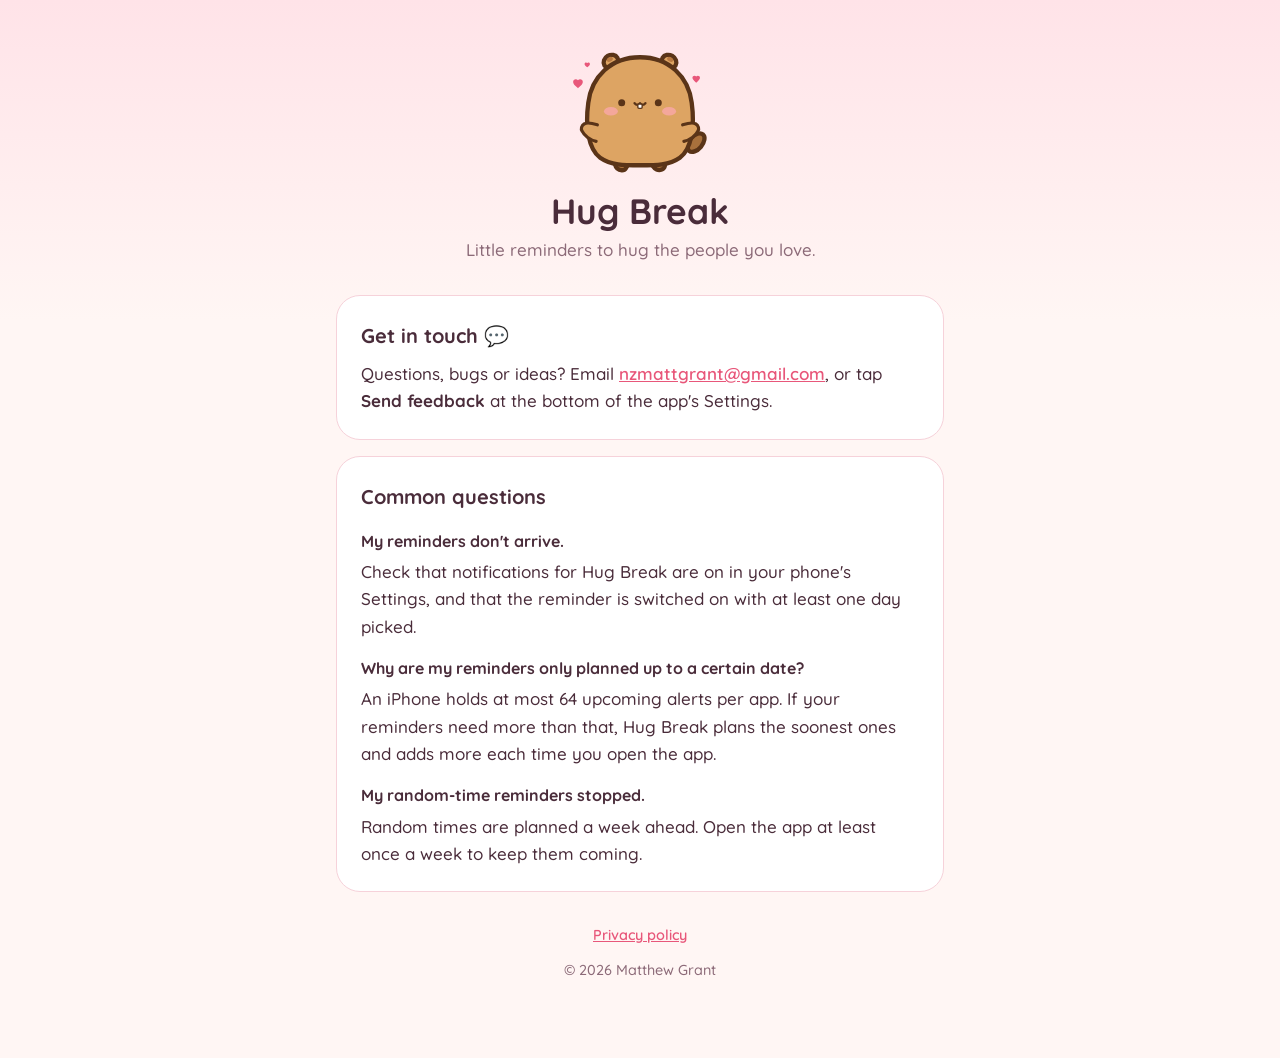
==== index.html @ 1b5dd288 "Add Hug Break support and privacy pages Co-Authored-By: Claude Opus 5.5 <noreply@anthropic.com>" ====
<!doctype html>
<html lang="en">
  <head>
    <meta charset="utf-8" />
    <meta name="viewport" content="width=device-width, initial-scale=1" />
    <title>Hug Break – Support</title>
    <meta name="description" content="Help and contact for Hug Break, the app that reminds you to hug your person." />
    <link rel="preconnect" href="https://fonts.googleapis.com" />
    <link rel="preconnect" href="https://fonts.gstatic.com" crossorigin />
    <link href="https://fonts.googleapis.com/css2?family=Quicksand:wght@500;600;700&display=swap" rel="stylesheet" />
    <link rel="stylesheet" href="style.css" />
  </head>
  <body>
    <main>
      <header>
        <img src="mascot.svg" alt="The Hug Break marmot" />
        <h1>Hug Break</h1>
        <p class="subtitle">Little reminders to hug the people you love.</p>
      </header>

      <section class="card">
        <h2>Get in touch 💬</h2>
        <p>
          Questions, bugs or ideas? Email
          <a href="mailto:nzmattgrant@gmail.com?subject=Hug%20Break%20support">nzmattgrant@gmail.com</a>,
          or tap <strong>Send feedback</strong> at the bottom of the app's Settings.
        </p>
      </section>

      <section class="card">
        <h2>Common questions</h2>

        <h3>My reminders don't arrive.</h3>
        <p>
          Check that notifications for Hug Break are on in your phone's Settings, and that the
          reminder is switched on with at least one day picked.
        </p>

        <h3>Why are my reminders only planned up to a certain date?</h3>
        <p>
          An iPhone holds at most 64 upcoming alerts per app. If your reminders need more than that,
          Hug Break plans the soonest ones and adds more each time you open the app.
        </p>

        <h3>My random-time reminders stopped.</h3>
        <p>
          Random times are planned a week ahead. Open the app at least once a week to keep them
          coming.
        </p>
      </section>

      <footer>
        <p><a href="privacy.html">Privacy policy</a></p>
        <p>© 2026 Matthew Grant</p>
      </footer>
    </main>
  </body>
</html>
---- style.css ----
:root {
  --text: #4a2c3a;
  --text-secondary: #8c6a78;
  --background: #fff6f4;
  --card: #ffffff;
  --border: #f6d2da;
  --accent: #e8577a;
  --gradient-top: #ffe3e8;
}

@media (prefers-color-scheme: dark) {
  :root {
    --text: #fcedef;
    --text-secondary: #c9a9b5;
    --background: #1e1419;
    --card: #33212a;
    --border: #4a2f3b;
    --accent: #ff7a9a;
    --gradient-top: #341b27;
  }
}

* {
  box-sizing: border-box;
}

body {
  margin: 0;
  font-family: 'Quicksand', system-ui, sans-serif;
  font-weight: 500;
  font-size: 17px;
  line-height: 1.6;
  color: var(--text);
  background: linear-gradient(var(--gradient-top), var(--background) 320px) no-repeat,
    var(--background);
}

main {
  max-width: 640px;
  margin: 0 auto;
  padding: 40px 16px 64px;
}

header {
  text-align: center;
  margin-bottom: 32px;
}

header img {
  width: 140px;
  height: auto;
}

h1 {
  font-size: 2.2rem;
  font-weight: 700;
  line-height: 1.2;
  margin: 8px 0 4px;
}

h2 {
  font-size: 1.25rem;
  font-weight: 700;
  margin: 0 0 8px;
}

h3 {
  font-size: 1rem;
  font-weight: 700;
  margin: 16px 0 4px;
}

p,
ul {
  margin: 0 0 12px;
}

ul {
  padding-left: 20px;
}

.subtitle {
  color: var(--text-secondary);
  margin: 0;
}

.card {
  background: var(--card);
  border: 1px solid var(--border);
  border-radius: 24px;
  padding: 24px;
  margin-bottom: 16px;
}

.card > :last-child {
  margin-bottom: 0;
}

a {
  color: var(--accent);
  font-weight: 600;
}

footer {
  text-align: center;
  color: var(--text-secondary);
  font-size: 0.9rem;
  margin-top: 32px;
}
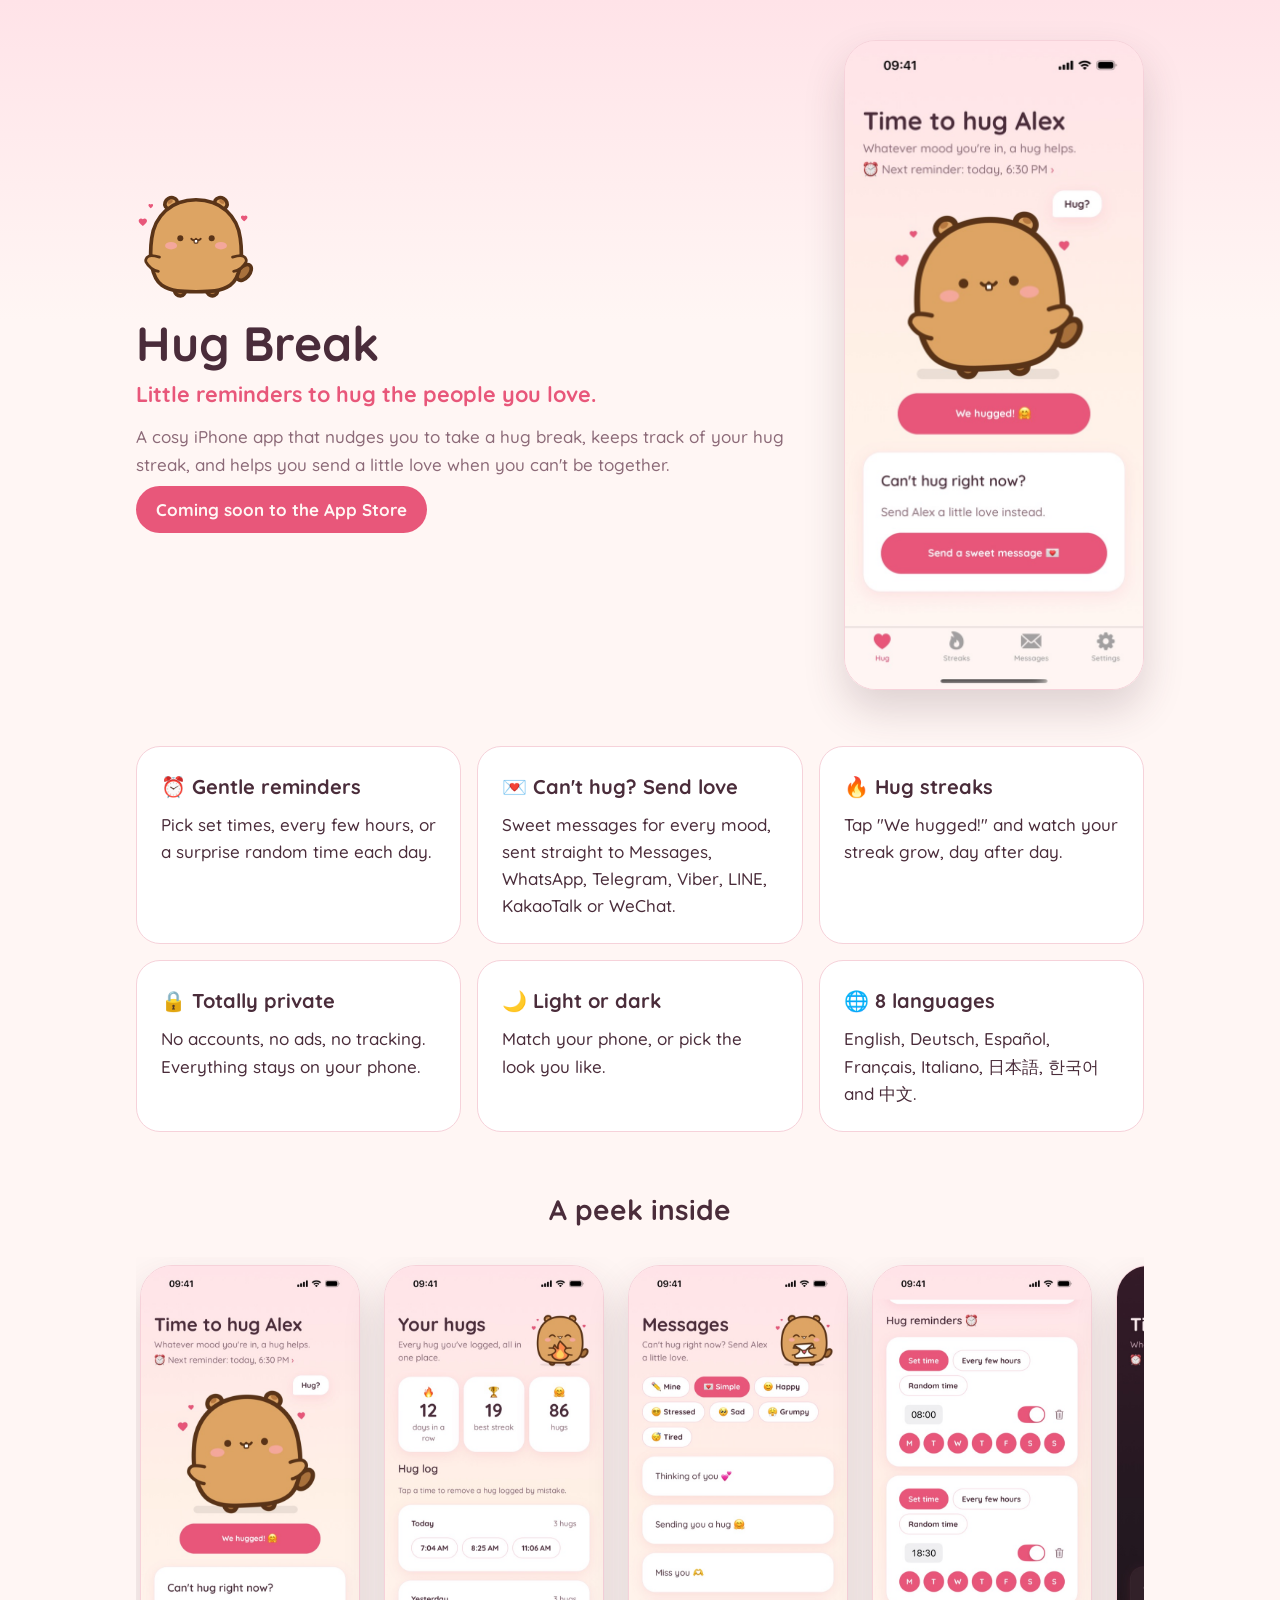
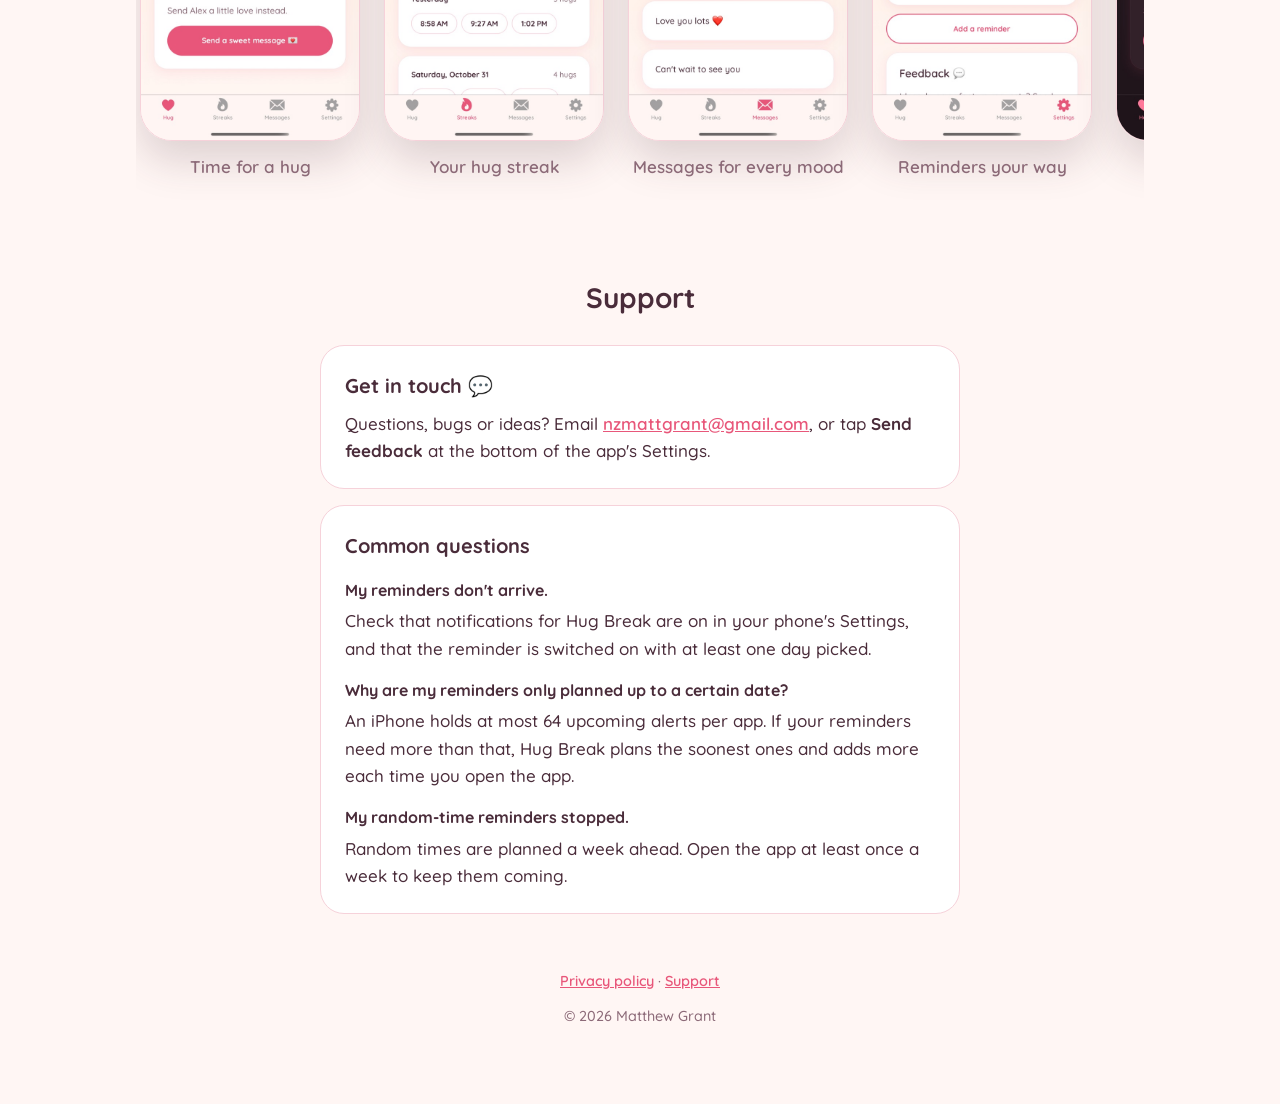
==== commit 43a33399: "Turn the support page into a landing page with screenshots and features Co-Authored-By: Claude Opus " ====
--- a/index.html
+++ b/index.html
@@ -3,54 +3,135 @@
   <head>
     <meta charset="utf-8" />
     <meta name="viewport" content="width=device-width, initial-scale=1" />
-    <title>Hug Break – Support</title>
-    <meta name="description" content="Help and contact for Hug Break, the app that reminds you to hug your person." />
+    <title>Hug Break – Little reminders to hug the people you love</title>
+    <meta
+      name="description"
+      content="Hug Break is a cosy iPhone app that reminds you to hug your person, tracks your hug streak, and helps you send a sweet message when you can't be together."
+    />
+    <meta property="og:title" content="Hug Break" />
+    <meta property="og:description" content="Little reminders to hug the people you love." />
+    <meta property="og:image" content="https://hugbreak.com/screenshots/home.jpg" />
+    <meta property="og:url" content="https://hugbreak.com/" />
+    <link rel="icon" href="mascot.svg" type="image/svg+xml" />
     <link rel="preconnect" href="https://fonts.googleapis.com" />
     <link rel="preconnect" href="https://fonts.gstatic.com" crossorigin />
     <link href="https://fonts.googleapis.com/css2?family=Quicksand:wght@500;600;700&display=swap" rel="stylesheet" />
     <link rel="stylesheet" href="style.css" />
   </head>
   <body>
-    <main>
-      <header>
-        <img src="mascot.svg" alt="The Hug Break marmot" />
-        <h1>Hug Break</h1>
-        <p class="subtitle">Little reminders to hug the people you love.</p>
-      </header>
-
-      <section class="card">
-        <h2>Get in touch 💬</h2>
-        <p>
-          Questions, bugs or ideas? Email
-          <a href="mailto:nzmattgrant@gmail.com?subject=Hug%20Break%20support">nzmattgrant@gmail.com</a>,
-          or tap <strong>Send feedback</strong> at the bottom of the app's Settings.
-        </p>
+    <main class="wide">
+      <section class="hero">
+        <div class="hero-text">
+          <img class="hero-mascot" src="mascot.svg" alt="The Hug Break marmot" width="120" height="115" />
+          <h1>Hug Break</h1>
+          <p class="tagline">Little reminders to hug the people you love.</p>
+          <p class="subtitle">
+            A cosy iPhone app that nudges you to take a hug break, keeps track of your hug streak,
+            and helps you send a little love when you can't be together.
+          </p>
+          <p class="badge">Coming soon to the App Store</p>
+        </div>
+        <img
+          class="phone hero-phone"
+          src="screenshots/home.jpg"
+          alt="Hug Break's home screen: Time to hug Alex, with the marmot and a We hugged! button"
+          width="600"
+          height="1304"
+        />
       </section>
 
-      <section class="card">
-        <h2>Common questions</h2>
+      <section class="features">
+        <div class="card">
+          <h2>⏰ Gentle reminders</h2>
+          <p>Pick set times, every few hours, or a surprise random time each day.</p>
+        </div>
+        <div class="card">
+          <h2>💌 Can't hug? Send love</h2>
+          <p>
+            Sweet messages for every mood, sent straight to Messages, WhatsApp, Telegram, Viber,
+            LINE, KakaoTalk or WeChat.
+          </p>
+        </div>
+        <div class="card">
+          <h2>🔥 Hug streaks</h2>
+          <p>Tap "We hugged!" and watch your streak grow, day after day.</p>
+        </div>
+        <div class="card">
+          <h2>🔒 Totally private</h2>
+          <p>No accounts, no ads, no tracking. Everything stays on your phone.</p>
+        </div>
+        <div class="card">
+          <h2>🌙 Light or dark</h2>
+          <p>Match your phone, or pick the look you like.</p>
+        </div>
+        <div class="card">
+          <h2>🌐 8 languages</h2>
+          <p>English, Deutsch, Español, Français, Italiano, 日本語, 한국어 and 中文.</p>
+        </div>
+      </section>
 
-        <h3>My reminders don't arrive.</h3>
-        <p>
-          Check that notifications for Hug Break are on in your phone's Settings, and that the
-          reminder is switched on with at least one day picked.
-        </p>
+      <section>
+        <h2 class="section-title">A peek inside</h2>
+        <div class="gallery">
+          <figure>
+            <img class="phone" src="screenshots/home.jpg" alt="Home screen with the hug reminder" width="600" height="1304" loading="lazy" />
+            <figcaption>Time for a hug</figcaption>
+          </figure>
+          <figure>
+            <img class="phone" src="screenshots/streaks.jpg" alt="Streaks screen: 12 days in a row, best streak 19, 86 hugs" width="600" height="1304" loading="lazy" />
+            <figcaption>Your hug streak</figcaption>
+          </figure>
+          <figure>
+            <img class="phone" src="screenshots/messages.jpg" alt="Messages screen with sweet messages grouped by mood" width="600" height="1304" loading="lazy" />
+            <figcaption>Messages for every mood</figcaption>
+          </figure>
+          <figure>
+            <img class="phone" src="screenshots/settings.jpg" alt="Reminder settings with times and days" width="600" height="1304" loading="lazy" />
+            <figcaption>Reminders your way</figcaption>
+          </figure>
+          <figure>
+            <img class="phone" src="screenshots/home-dark.jpg" alt="Home screen in dark mode" width="600" height="1304" loading="lazy" />
+            <figcaption>Cosy in the dark too</figcaption>
+          </figure>
+        </div>
+      </section>
 
-        <h3>Why are my reminders only planned up to a certain date?</h3>
-        <p>
-          An iPhone holds at most 64 upcoming alerts per app. If your reminders need more than that,
-          Hug Break plans the soonest ones and adds more each time you open the app.
-        </p>
+      <section id="support" class="narrow">
+        <h2 class="section-title">Support</h2>
+        <div class="card">
+          <h2>Get in touch 💬</h2>
+          <p>
+            Questions, bugs or ideas? Email
+            <a href="mailto:nzmattgrant@gmail.com?subject=Hug%20Break%20support">nzmattgrant@gmail.com</a>,
+            or tap <strong>Send feedback</strong> at the bottom of the app's Settings.
+          </p>
+        </div>
 
-        <h3>My random-time reminders stopped.</h3>
-        <p>
-          Random times are planned a week ahead. Open the app at least once a week to keep them
-          coming.
-        </p>
+        <div class="card">
+          <h2>Common questions</h2>
+
+          <h3>My reminders don't arrive.</h3>
+          <p>
+            Check that notifications for Hug Break are on in your phone's Settings, and that the
+            reminder is switched on with at least one day picked.
+          </p>
+
+          <h3>Why are my reminders only planned up to a certain date?</h3>
+          <p>
+            An iPhone holds at most 64 upcoming alerts per app. If your reminders need more than
+            that, Hug Break plans the soonest ones and adds more each time you open the app.
+          </p>
+
+          <h3>My random-time reminders stopped.</h3>
+          <p>
+            Random times are planned a week ahead. Open the app at least once a week to keep them
+            coming.
+          </p>
+        </div>
       </section>
 
       <footer>
-        <p><a href="privacy.html">Privacy policy</a></p>
+        <p><a href="privacy.html">Privacy policy</a> · <a href="#support">Support</a></p>
         <p>© 2026 Matthew Grant</p>
       </footer>
     </main>
--- a/style.css
+++ b/style.css
@@ -101,6 +101,123 @@
   font-weight: 600;
 }
 
+main.wide {
+  max-width: 1040px;
+}
+
+section {
+  margin-bottom: 56px;
+}
+
+.narrow {
+  max-width: 640px;
+  margin-left: auto;
+  margin-right: auto;
+}
+
+.hero {
+  display: flex;
+  align-items: center;
+  gap: 48px;
+}
+
+.hero-text {
+  flex: 1;
+}
+
+.hero-mascot {
+  width: 120px;
+  height: auto;
+}
+
+.hero h1 {
+  font-size: 3rem;
+}
+
+.tagline {
+  font-size: 1.35rem;
+  font-weight: 700;
+  color: var(--accent);
+  margin-bottom: 12px;
+}
+
+.badge {
+  display: inline-block;
+  background: var(--accent);
+  color: var(--background);
+  font-weight: 700;
+  border-radius: 999px;
+  padding: 10px 20px;
+  margin-top: 8px;
+}
+
+.phone {
+  display: block;
+  width: 100%;
+  height: auto;
+  border-radius: 32px;
+  border: 1px solid var(--border);
+  box-shadow: 0 20px 40px rgba(74, 44, 58, 0.18);
+}
+
+.hero-phone {
+  width: 300px;
+  flex-shrink: 0;
+}
+
+.features {
+  display: grid;
+  grid-template-columns: repeat(auto-fit, minmax(280px, 1fr));
+  gap: 16px;
+}
+
+.features .card {
+  margin-bottom: 0;
+}
+
+.section-title {
+  font-size: 1.75rem;
+  text-align: center;
+  margin-bottom: 24px;
+}
+
+.gallery {
+  display: flex;
+  gap: 24px;
+  overflow-x: auto;
+  scroll-snap-type: x mandatory;
+  padding: 8px 4px 40px;
+}
+
+.gallery figure {
+  flex: 0 0 220px;
+  margin: 0;
+  scroll-snap-align: center;
+}
+
+.gallery figcaption {
+  text-align: center;
+  font-weight: 600;
+  color: var(--text-secondary);
+  margin-top: 12px;
+}
+
+@media (max-width: 720px) {
+  .hero {
+    flex-direction: column;
+    text-align: center;
+    gap: 32px;
+  }
+
+  .hero h1 {
+    font-size: 2.4rem;
+  }
+
+  .hero-phone {
+    width: 240px;
+  }
+}
+
 footer {
   text-align: center;
   color: var(--text-secondary);
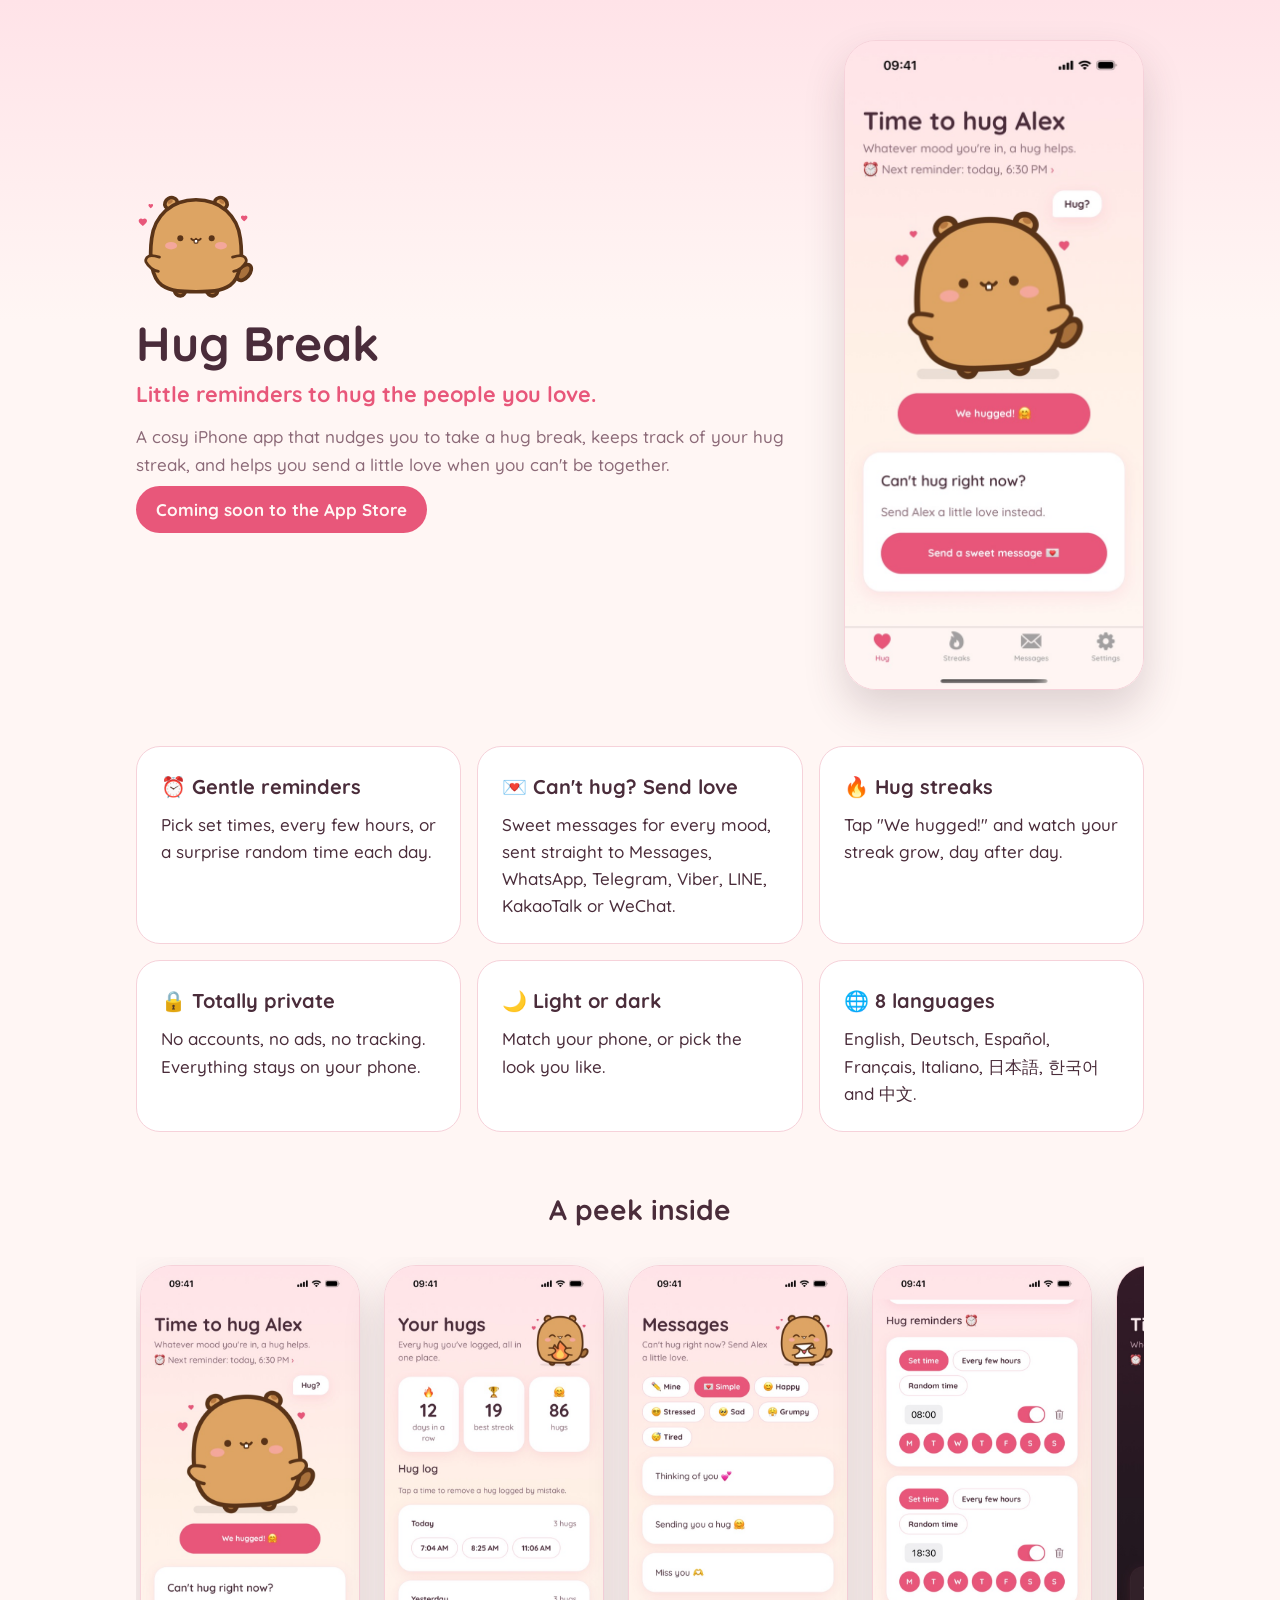
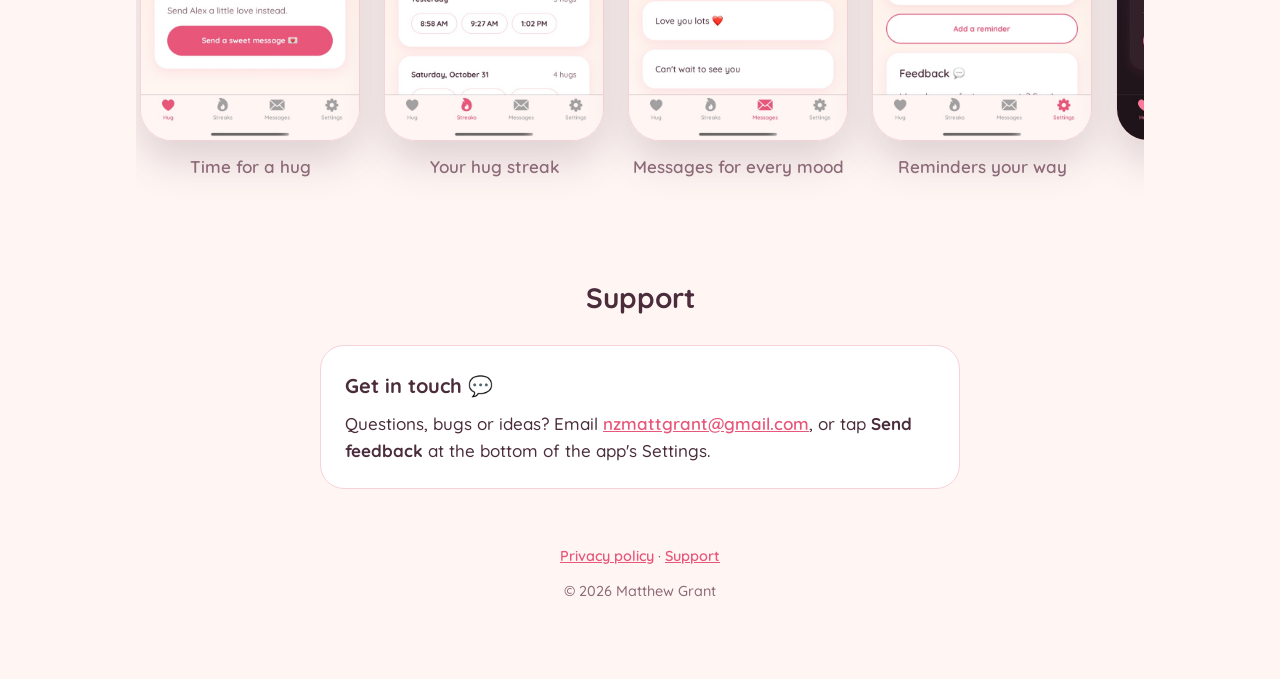
==== commit 502928f0: "Remove the common questions section Co-Authored-By: Claude Opus 5.5 <noreply@anthropic.com>" ====
--- a/index.html
+++ b/index.html
@@ -106,28 +106,6 @@
             or tap <strong>Send feedback</strong> at the bottom of the app's Settings.
           </p>
         </div>
-
-        <div class="card">
-          <h2>Common questions</h2>
-
-          <h3>My reminders don't arrive.</h3>
-          <p>
-            Check that notifications for Hug Break are on in your phone's Settings, and that the
-            reminder is switched on with at least one day picked.
-          </p>
-
-          <h3>Why are my reminders only planned up to a certain date?</h3>
-          <p>
-            An iPhone holds at most 64 upcoming alerts per app. If your reminders need more than
-            that, Hug Break plans the soonest ones and adds more each time you open the app.
-          </p>
-
-          <h3>My random-time reminders stopped.</h3>
-          <p>
-            Random times are planned a week ahead. Open the app at least once a week to keep them
-            coming.
-          </p>
-        </div>
       </section>
 
       <footer>
--- a/style.css
+++ b/style.css
@@ -64,12 +64,6 @@
   margin: 0 0 8px;
 }
 
-h3 {
-  font-size: 1rem;
-  font-weight: 700;
-  margin: 16px 0 4px;
-}
-
 p,
 ul {
   margin: 0 0 12px;
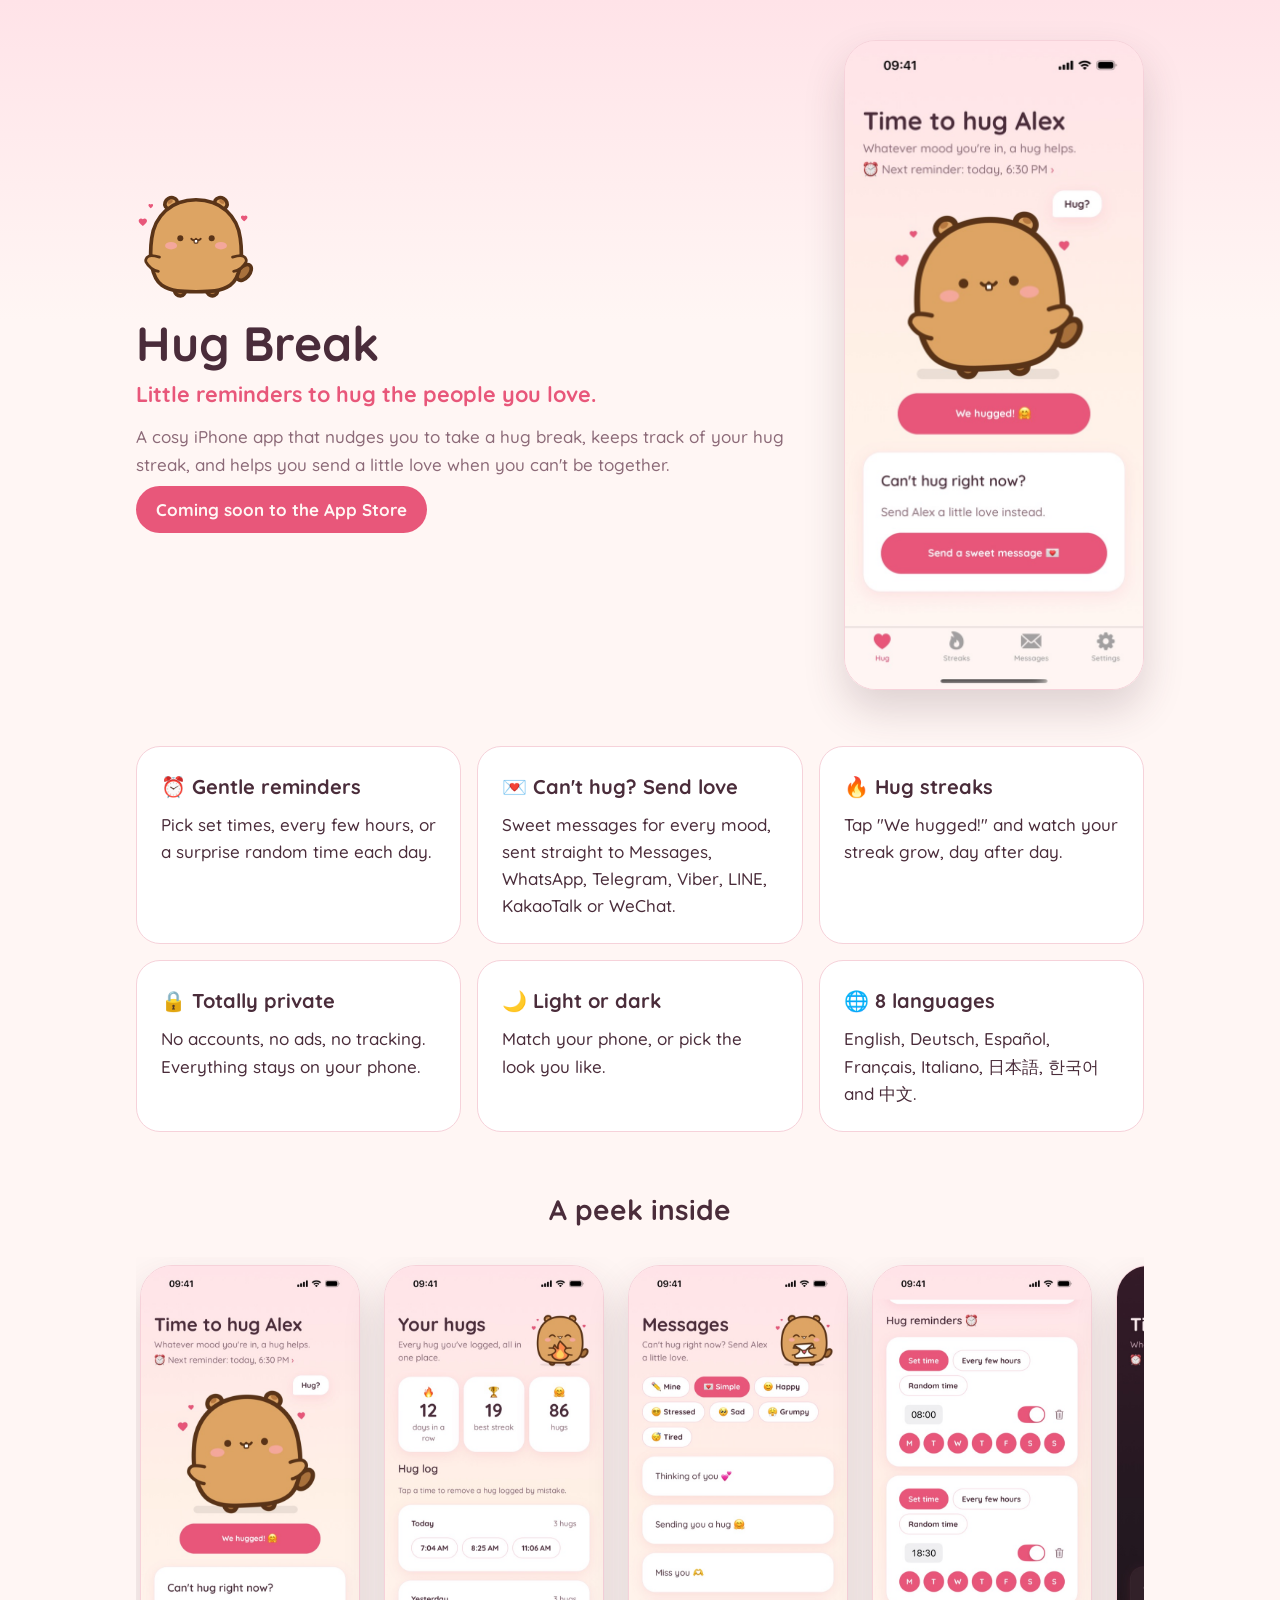
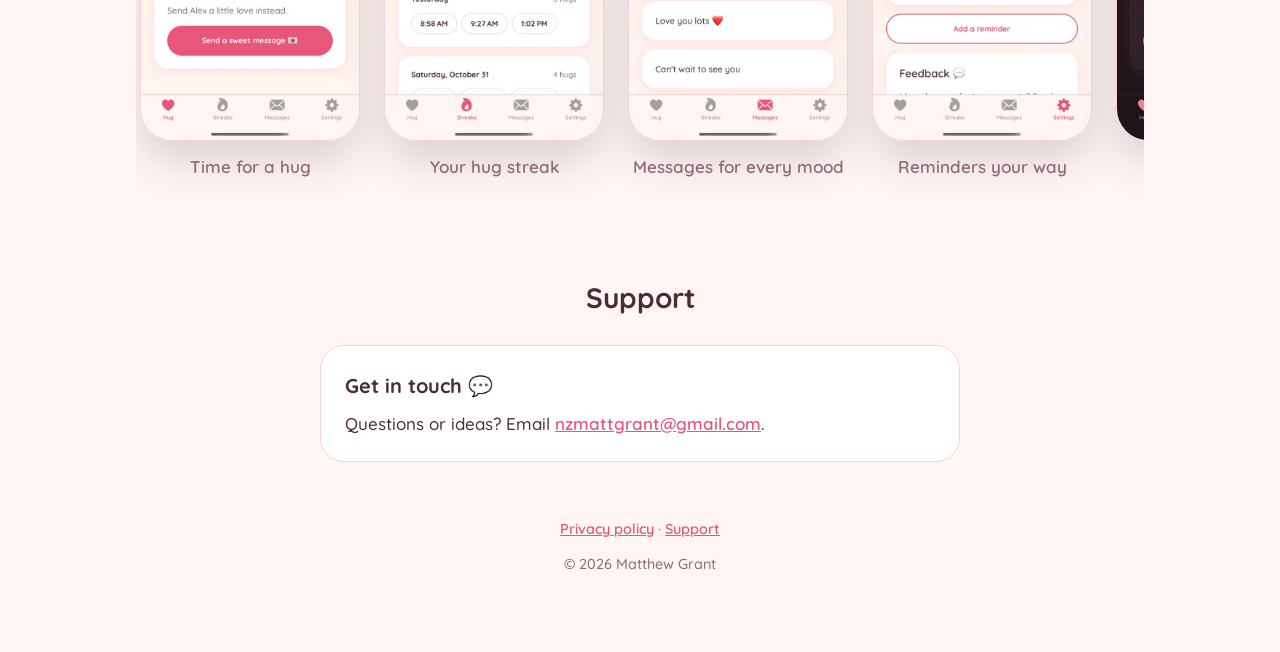
==== commit cffaad27: "Drop the in-app feedback mention until the app is out Co-Authored-By: Claude Opus 5.5 <noreply@anthr" ====
--- a/index.html
+++ b/index.html
@@ -101,9 +101,8 @@
         <div class="card">
           <h2>Get in touch 💬</h2>
           <p>
-            Questions, bugs or ideas? Email
-            <a href="mailto:nzmattgrant@gmail.com?subject=Hug%20Break%20support">nzmattgrant@gmail.com</a>,
-            or tap <strong>Send feedback</strong> at the bottom of the app's Settings.
+            Questions or ideas? Email
+            <a href="mailto:nzmattgrant@gmail.com?subject=Hug%20Break%20support">nzmattgrant@gmail.com</a>.
           </p>
         </div>
       </section>
